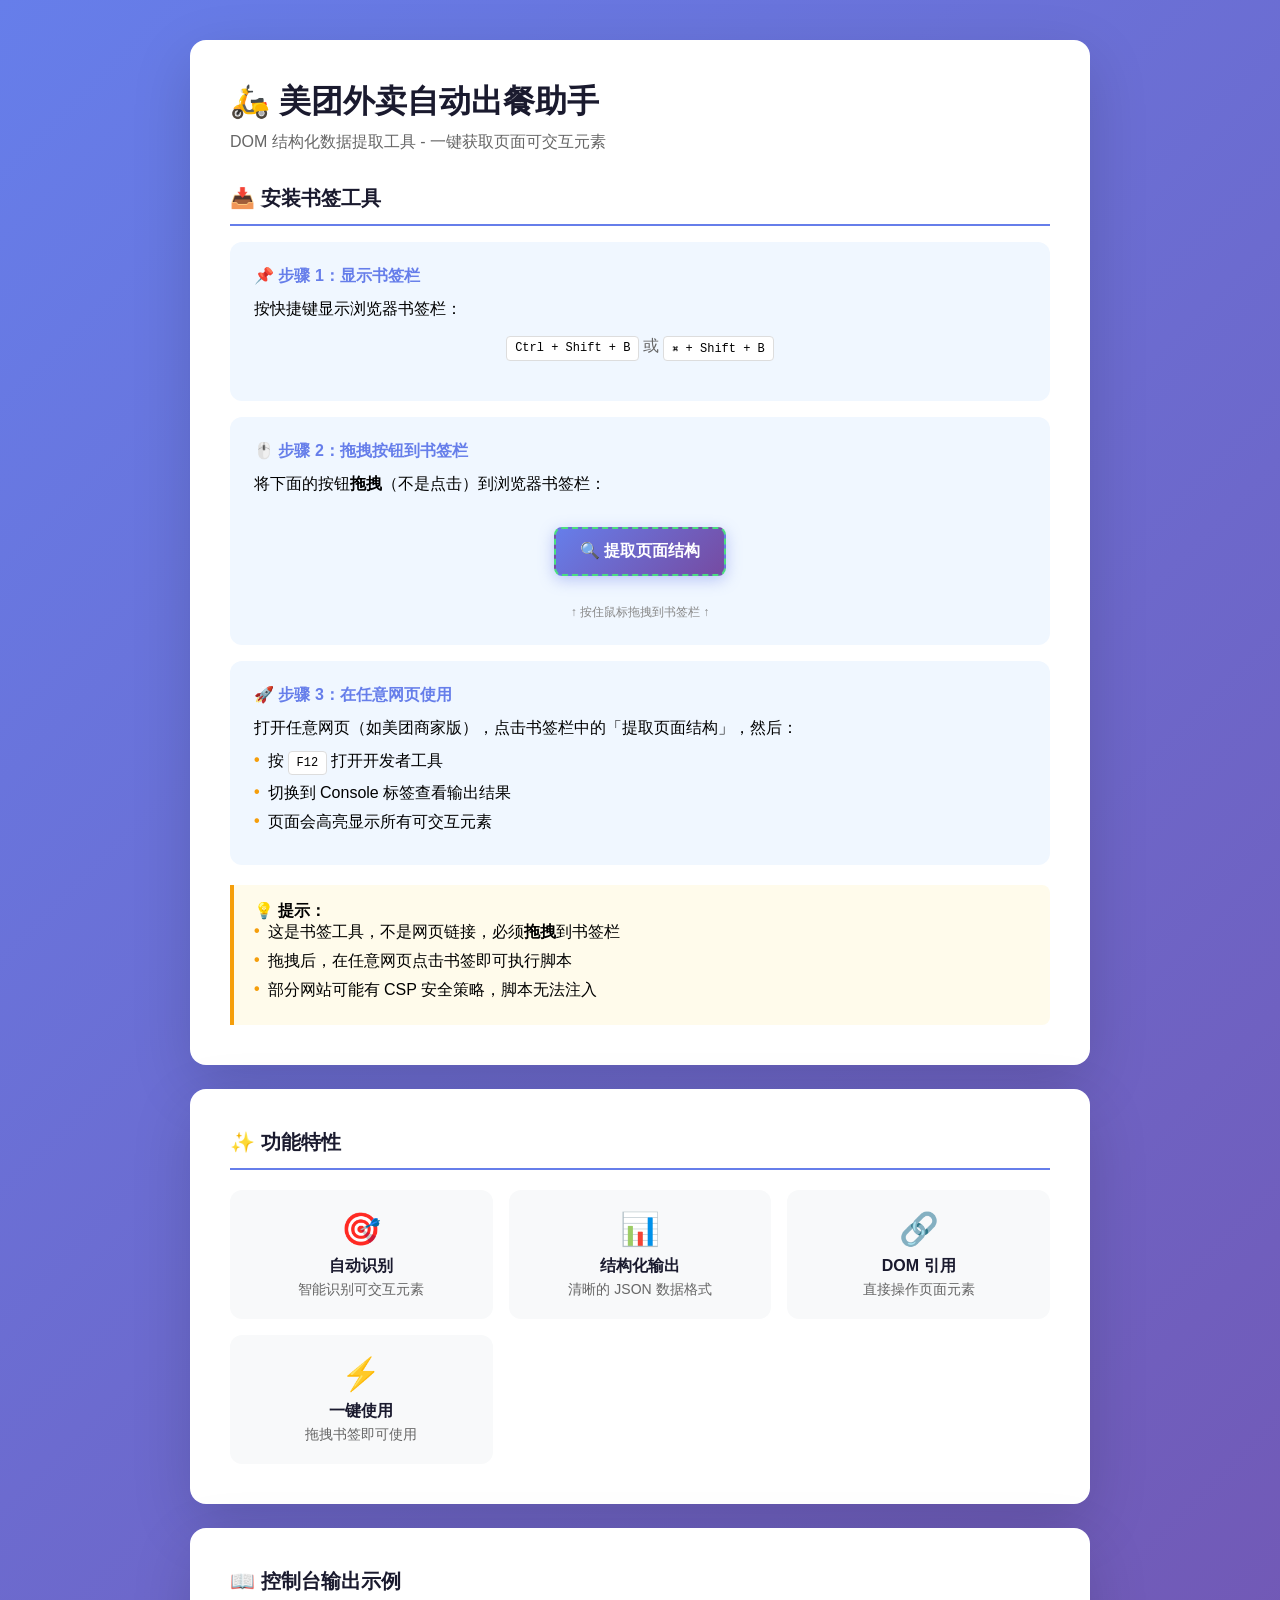
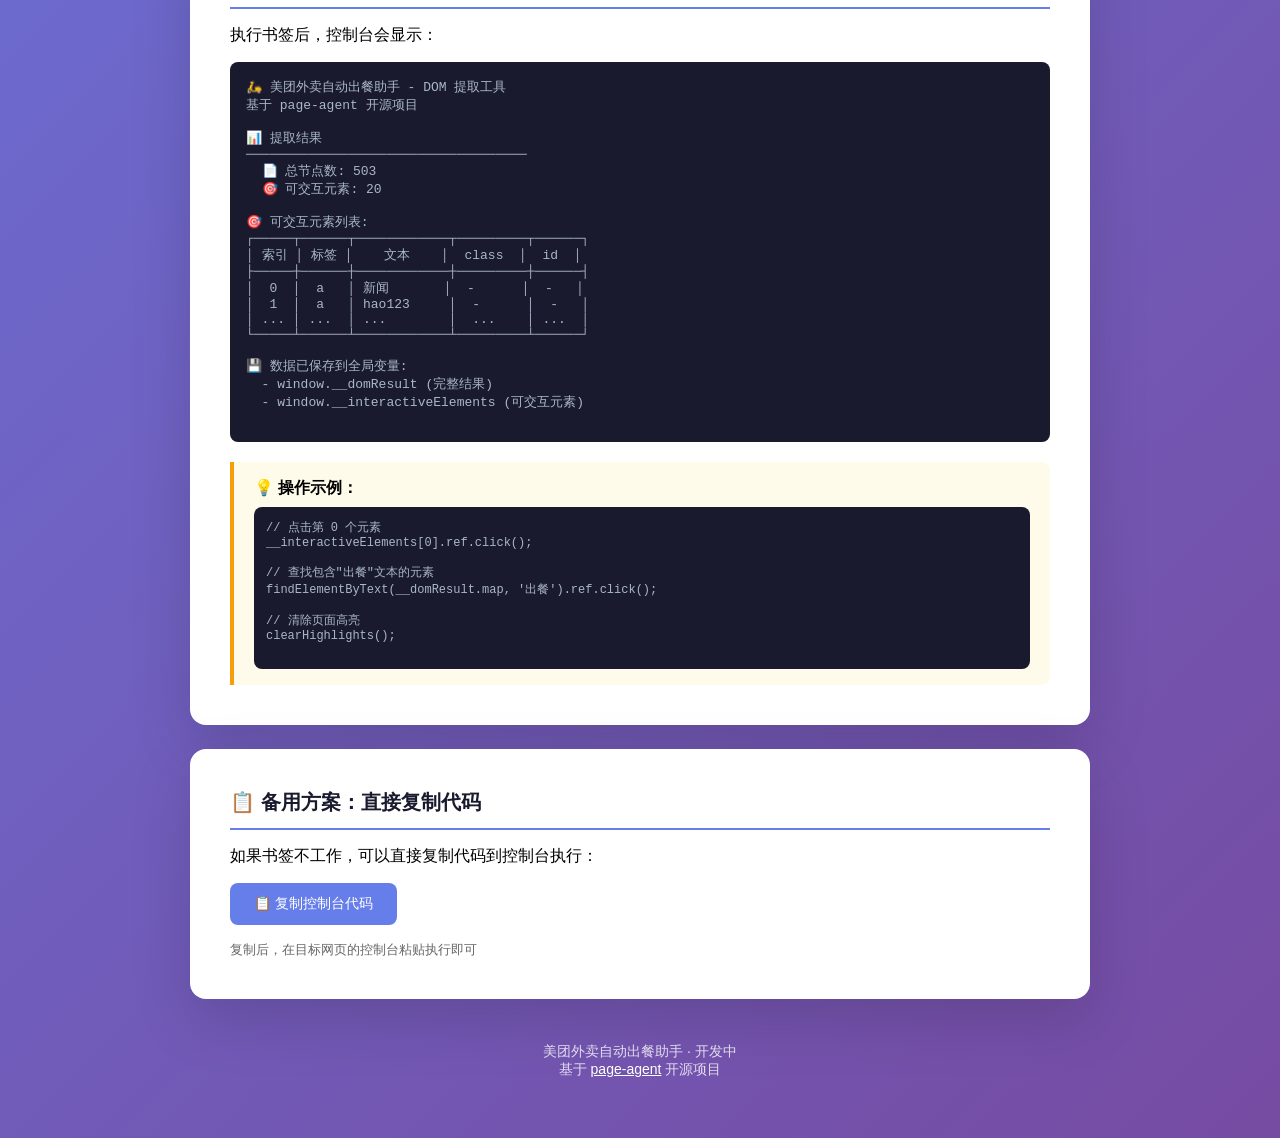
==== docs/index.html @ 9d5aef6b "Initial commit: DOM extractor tool for Meituan auto-order assistant" ====
<!DOCTYPE html>
<html lang="zh-CN">
<head>
    <meta charset="UTF-8">
    <meta name="viewport" content="width=device-width, initial-scale=1.0">
    <title>美团外卖自动出餐助手 - DOM 提取工具</title>
    <style>
        * {
            margin: 0;
            padding: 0;
            box-sizing: border-box;
        }
        body {
            font-family: -apple-system, BlinkMacSystemFont, 'Segoe UI', Roboto, 'Helvetica Neue', Arial, sans-serif;
            background: linear-gradient(135deg, #667eea 0%, #764ba2 100%);
            min-height: 100vh;
            padding: 40px 20px;
        }
        .container {
            max-width: 900px;
            margin: 0 auto;
        }
        .card {
            background: white;
            border-radius: 16px;
            padding: 40px;
            margin-bottom: 24px;
            box-shadow: 0 20px 60px rgba(0,0,0,0.15);
        }
        h1 {
            font-size: 32px;
            color: #1a1a2e;
            margin-bottom: 8px;
        }
        .subtitle {
            color: #666;
            font-size: 16px;
            margin-bottom: 32px;
        }
        h2 {
            font-size: 20px;
            color: #1a1a2e;
            margin-bottom: 16px;
            padding-bottom: 12px;
            border-bottom: 2px solid #667eea;
        }
        .step-box {
            background: #f0f7ff;
            border-radius: 12px;
            padding: 24px;
            margin-bottom: 16px;
        }
        .step-title {
            font-weight: 600;
            color: #667eea;
            margin-bottom: 12px;
        }
        .bookmarklet-btn {
            display: inline-flex;
            align-items: center;
            text-decoration: none;
            background: linear-gradient(135deg, #667eea 0%, #764ba2 100%);
            color: white;
            padding: 12px 24px;
            border-radius: 8px;
            font-size: 16px;
            font-weight: 600;
            cursor: grab;
            transition: transform 0.2s, box-shadow 0.2s;
            box-shadow: 0 4px 15px rgba(102, 126, 234, 0.4);
            border: 2px dashed #4ade80;
        }
        .bookmarklet-btn:hover {
            transform: translateY(-2px);
            box-shadow: 0 8px 25px rgba(102, 126, 234, 0.5);
        }
        .bookmarklet-btn:active {
            cursor: grabbing;
        }
        .kbd {
            display: inline-block;
            padding: 4px 8px;
            background: white;
            border: 1px solid #ddd;
            border-radius: 4px;
            font-family: monospace;
            font-size: 12px;
            margin: 0 4px;
        }
        .tip-box {
            background: #fffbeb;
            border-left: 4px solid #f59e0b;
            padding: 16px 20px;
            border-radius: 0 8px 8px 0;
            margin-top: 20px;
        }
        .features {
            display: grid;
            grid-template-columns: repeat(auto-fit, minmax(200px, 1fr));
            gap: 16px;
            margin-top: 20px;
        }
        .feature {
            background: #f8f9fa;
            padding: 20px;
            border-radius: 12px;
            text-align: center;
        }
        .feature-icon {
            font-size: 32px;
            margin-bottom: 8px;
        }
        .feature-title {
            font-weight: 600;
            color: #1a1a2e;
            margin-bottom: 4px;
        }
        .feature-desc {
            font-size: 14px;
            color: #666;
        }
        .footer {
            text-align: center;
            color: rgba(255,255,255,0.8);
            padding: 20px;
            font-size: 14px;
        }
        .footer a {
            color: white;
        }
        .notice-list {
            list-style: none;
            padding: 0;
        }
        .notice-list li {
            display: flex;
            align-items: flex-start;
            margin-bottom: 8px;
            text-align: left;
        }
        .notice-list li::before {
            content: "•";
            color: #f59e0b;
            font-weight: bold;
            margin-right: 8px;
        }
        .center-box {
            display: flex;
            justify-content: center;
            padding: 16px;
        }
    </style>
</head>
<body>
    <div class="container">
        <div class="card">
            <h1>🛵 美团外卖自动出餐助手</h1>
            <p class="subtitle">DOM 结构化数据提取工具 - 一键获取页面可交互元素</p>

            <h2>📥 安装书签工具</h2>

            <div class="step-box">
                <div class="step-title">📌 步骤 1：显示书签栏</div>
                <p>按快捷键显示浏览器书签栏：</p>
                <div class="center-box">
                    <span class="kbd">Ctrl + Shift + B</span>
                    <span style="color:#666">或</span>
                    <span class="kbd">⌘ + Shift + B</span>
                </div>
            </div>

            <div class="step-box">
                <div class="step-title">🖱️ 步骤 2：拖拽按钮到书签栏</div>
                <p style="margin-bottom:16px;">将下面的按钮<strong>拖拽</strong>（不是点击）到浏览器书签栏：</p>
                <div class="center-box">
                    <!-- 内联书签 - 所有代码都在 javascript: URL 中，无需外部加载 -->
                    <a class="bookmarklet-btn"
                       href="javascript:(function(){var H=true,I='dext-hl';document.getElementById(I)?.remove();var idx=0,M={},ID=0;function is(e){var t=e.tagName.toLowerCase();if(['a','button','input','select','textarea'].includes(t)&&!e.disabled)return 1;var s=getComputedStyle(e);return s.cursor=='pointer'||e.onclick}function vis(e){return e.offsetWidth>0}function hl(e,i){if(!H)return;var c=document.getElementById(I);if(!c){c=document.createElement('div');c.id=I;c.style.cssText='position:fixed;pointer-events:none;top:0;left:0;width:100%;height:100%;z-index:2147483640';document.body.appendChild(c)}var r=e.getClientRects()[0];if(!r)return;var cl=['#F00','#0F0','#00F','#F80','#80F'][i%5];var d=document.createElement('div');d.style.cssText='position:fixed;border:2px solid '+cl+';background:'+cl+'1a;pointer-events:none;top:'+r.top+'px;left:'+r.left+'px;width:'+r.width+'px;height:'+r.height+'px';c.appendChild(d);var lb=document.createElement('div');lb.style.cssText='position:fixed;background:'+cl+';color:white;padding:2px 6px;border-radius:4px;font-size:12px;top:'+r.top+'px;left:'+r.left+'px';lb.textContent=i;c.appendChild(lb)}function b(n,ph){if(!n||n.id==I)return;if(n.nodeType==3){var t=n.textContent.trim();if(t.length<2)return;M[ID++]={type:'T',text:t};return}if(n.nodeType!=1)return;var tg=n.tagName.toLowerCase();if(['svg','script','style','link','meta'].includes(tg))return;var nd={tag:tg,ref:n,children:[]};if(vis(n)){nd.int=is(n);var sh=nd.int&&(!ph||['a','button','input'].includes(tg));if(sh){nd.idx=idx;hl(n,idx);idx++}}for(var c of n.childNodes)b(c,nd.idx!=null);M[ID++]=nd}b(document.body,0);window.getInt=function(){return Object.entries(M).filter(([i,n])=>n.int&&n.idx!=null).map(([i,n])=>({idx:n.idx,tag:n.tag,text:(n.ref?.innerText||'').slice(0,50),ref:n.ref})).sort((a,b)=>a.idx-b.idx)};window.findByText=function(t){for(var[i,n]of Object.entries(M))if(n.ref?.innerText?.includes(t))return n};window.findByIdx=function(i){for(var[id,n]of Object.entries(M))if(n.idx==i)return n};window.clearHl=function(){document.getElementById(I)?.remove()};var int=getInt();console.log('%c🛵 DOM提取完成','color:#667eea;font-size:16px;font-weight:bold');console.log('节点:'+Object.keys(M).length+' 可交互:'+int.length);console.table(int);window._DM=M;window._INT=int;})();"
                       draggable="true"
                       onclick="alert('请拖拽此按钮到书签栏！\n\n不要点击，要拖拽！\n\n操作：鼠标按住按钮 → 拖到书签栏 → 松开');return false;"
                       title="拖拽我到书签栏！">
                        🔍 提取页面结构
                    </a>
                </div>
                <p style="color:#888;font-size:12px;margin-top:12px;text-align:center;">
                    ↑ 按住鼠标拖拽到书签栏 ↑
                </p>
            </div>

            <div class="step-box">
                <div class="step-title">🚀 步骤 3：在任意网页使用</div>
                <p>打开任意网页（如美团商家版），点击书签栏中的「提取页面结构」，然后：</p>
                <ul class="notice-list" style="margin-top:12px;">
                    <li>按 <span class="kbd">F12</span> 打开开发者工具</li>
                    <li>切换到 Console 标签查看输出结果</li>
                    <li>页面会高亮显示所有可交互元素</li>
                </ul>
            </div>

            <div class="tip-box">
                <strong>💡 提示：</strong>
                <ul class="notice-list">
                    <li>这是书签工具，不是网页链接，必须<strong>拖拽</strong>到书签栏</li>
                    <li>拖拽后，在任意网页点击书签即可执行脚本</li>
                    <li>部分网站可能有 CSP 安全策略，脚本无法注入</li>
                </ul>
            </div>
        </div>

        <div class="card">
            <h2>✨ 功能特性</h2>
            <div class="features">
                <div class="feature">
                    <div class="feature-icon">🎯</div>
                    <div class="feature-title">自动识别</div>
                    <div class="feature-desc">智能识别可交互元素</div>
                </div>
                <div class="feature">
                    <div class="feature-icon">📊</div>
                    <div class="feature-title">结构化输出</div>
                    <div class="feature-desc">清晰的 JSON 数据格式</div>
                </div>
                <div class="feature">
                    <div class="feature-icon">🔗</div>
                    <div class="feature-title">DOM 引用</div>
                    <div class="feature-desc">直接操作页面元素</div>
                </div>
                <div class="feature">
                    <div class="feature-icon">⚡</div>
                    <div class="feature-title">一键使用</div>
                    <div class="feature-desc">拖拽书签即可使用</div>
                </div>
            </div>
        </div>

        <div class="card">
            <h2>📖 控制台输出示例</h2>
            <p>执行书签后，控制台会显示：</p>
            <pre style="background:#1a1a2e;color:#a9b7c6;padding:16px;border-radius:8px;font-size:13px;overflow-x:auto;margin-top:16px;">
🛵 美团外卖自动出餐助手 - DOM 提取工具
基于 page-agent 开源项目

📊 提取结果
────────────────────────────────────
  📄 总节点数: 503
  🎯 可交互元素: 20

🎯 可交互元素列表:
┌─────┬──────┬────────────┬─────────┬──────┐
│ 索引 │ 标签 │    文本    │  class  │  id  │
├─────┼──────┼────────────┼─────────┼──────┤
│  0  │  a   │ 新闻       │  -      │  -   │
│  1  │  a   │ hao123     │  -      │  -   │
│ ... │ ...  │ ...        │  ...    │ ...  │
└─────┴──────┴────────────┴─────────┴──────┘

💾 数据已保存到全局变量:
  - window.__domResult (完整结果)
  - window.__interactiveElements (可交互元素)
            </pre>

            <div class="tip-box" style="margin-top:20px;">
                <strong>💡 操作示例：</strong>
                <pre style="background:#1a1a2e;color:#a9b7c6;padding:12px;border-radius:8px;font-size:12px;margin-top:8px;">
// 点击第 0 个元素
__interactiveElements[0].ref.click();

// 查找包含"出餐"文本的元素
findElementByText(__domResult.map, '出餐').ref.click();

// 清除页面高亮
clearHighlights();
                </pre>
            </div>
        </div>

        <div class="card">
            <h2>📋 备用方案：直接复制代码</h2>
            <p>如果书签不工作，可以直接复制代码到控制台执行：</p>
            <div style="margin-top:16px;">
                <button onclick="copyConsoleCode()" style="background:#667eea;color:white;border:none;padding:12px 24px;border-radius:8px;cursor:pointer;font-size:14px;">
                    📋 复制控制台代码
                </button>
            </div>
            <p style="margin-top:16px;color:#666;font-size:13px;">
                复制后，在目标网页的控制台粘贴执行即可
            </p>
        </div>
    </div>

    <div class="footer">
        <p>美团外卖自动出餐助手 · 开发中</p>
        <p>基于 <a href="https://github.com/alibaba/page-agent" target="_blank">page-agent</a> 开源项目</p>
    </div>

    <script>
        // 复制控制台代码
        function copyConsoleCode() {
            const code = `// 美团外卖自动出餐助手 - DOM 提取工具
(function(){
    let highlightIndex = 0;
    const DOM_HASH_MAP = {};
    const ID = { current: 0 };

    window.domExtractor = function() {
        highlightIndex = 0;
        ID.current = 0;

        function buildTree(node) {
            if (!node || node.nodeType !== Node.ELEMENT_NODE && node.nodeType !== Node.TEXT_NODE) return null;
            if (node.nodeType === Node.TEXT_NODE) {
                const text = node.textContent?.trim();
                if (!text) return null;
                const id = String(ID.current++);
                DOM_HASH_MAP[id] = { type: 'TEXT_NODE', text };
                return id;
            }

            const tagName = node.tagName.toLowerCase();
            const denyList = ['svg', 'script', 'style', 'link', 'meta'];
            if (denyList.includes(tagName)) return null;

            const style = getComputedStyle(node);
            const isVisible = node.offsetWidth > 0 && node.offsetHeight > 0;

            const interactive = ['a', 'button', 'input', 'select', 'textarea'].includes(tagName) ||
                                style.cursor === 'pointer' ||
                                node.hasAttribute('onclick');

            const nodeData = { tagName, attributes: {}, children: [], ref: node };

            if (interactive && isVisible && !node.disabled) {
                nodeData.isInteractive = true;
                nodeData.highlightIndex = highlightIndex++;
            }

            for (const child of node.childNodes) {
                const cid = buildTree(child);
                if (cid) nodeData.children.push(cid);
            }

            const id = String(ID.current++);
            DOM_HASH_MAP[id] = nodeData;
            return id;
        }

        buildTree(document.body);
        return { map: DOM_HASH_MAP };
    };

    window.getInteractiveElements = function(map) {
        return Object.entries(map)
            .filter(([id, n]) => n.isInteractive)
            .map(([id, n]) => ({
                index: n.highlightIndex,
                tagName: n.tagName,
                text: (n.ref?.innerText?.trim() || '').slice(0, 50),
                ref: n.ref
            }))
            .sort((a, b) => a.index - b.index);
    };

    const result = domExtractor();
    const interactive = getInteractiveElements(result.map);

    console.log('📊 总节点:', Object.keys(result.map).length, '可交互:', interactive.length);
    console.table(interactive);

    window.__domResult = result;
    window.__interactiveElements = interactive;
})();
`;
            navigator.clipboard.writeText(code).then(() => {
                alert('✅ 代码已复制！\n\n请在目标网页的控制台粘贴执行。\n\n步骤：\n1. 打开目标网页\n2. F12 打开控制台\n3. 输入 allow pasting\n4. 粘贴代码执行');
            });
        }
    </script>
</body>
</html>
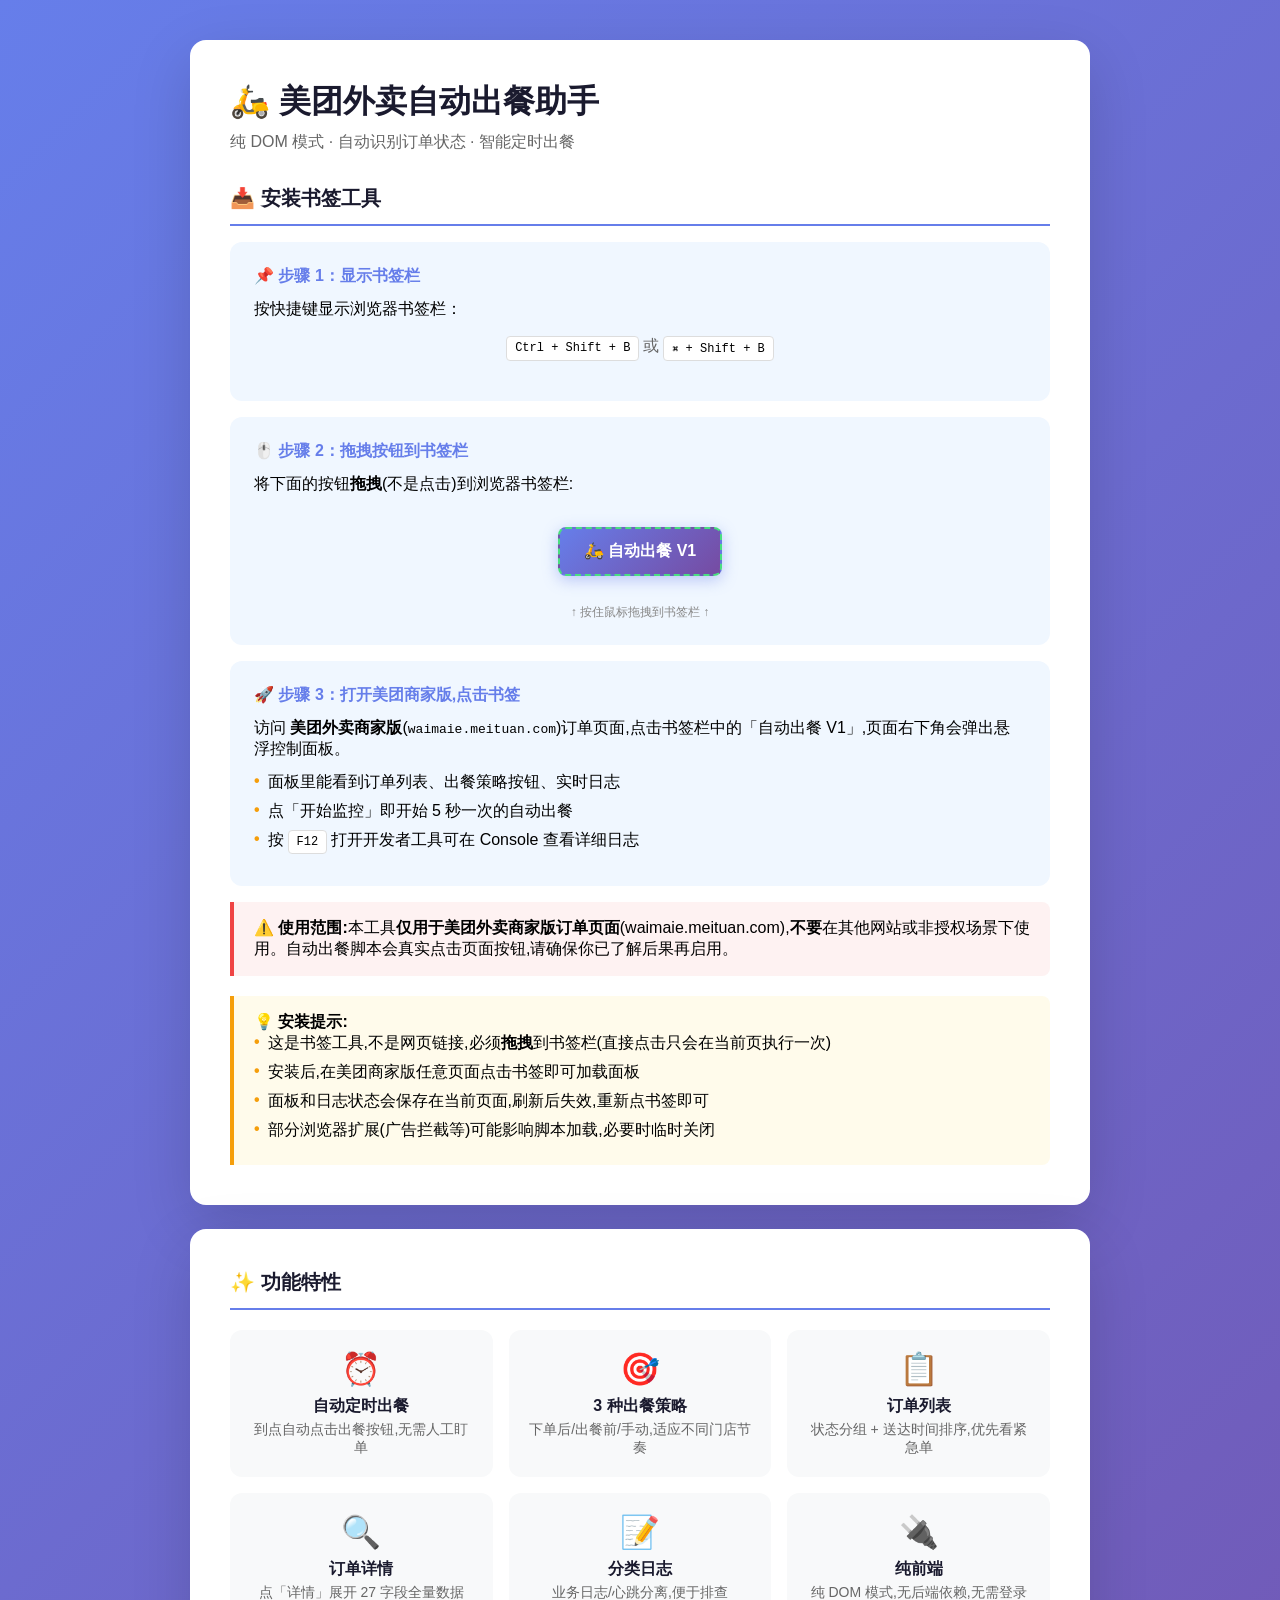
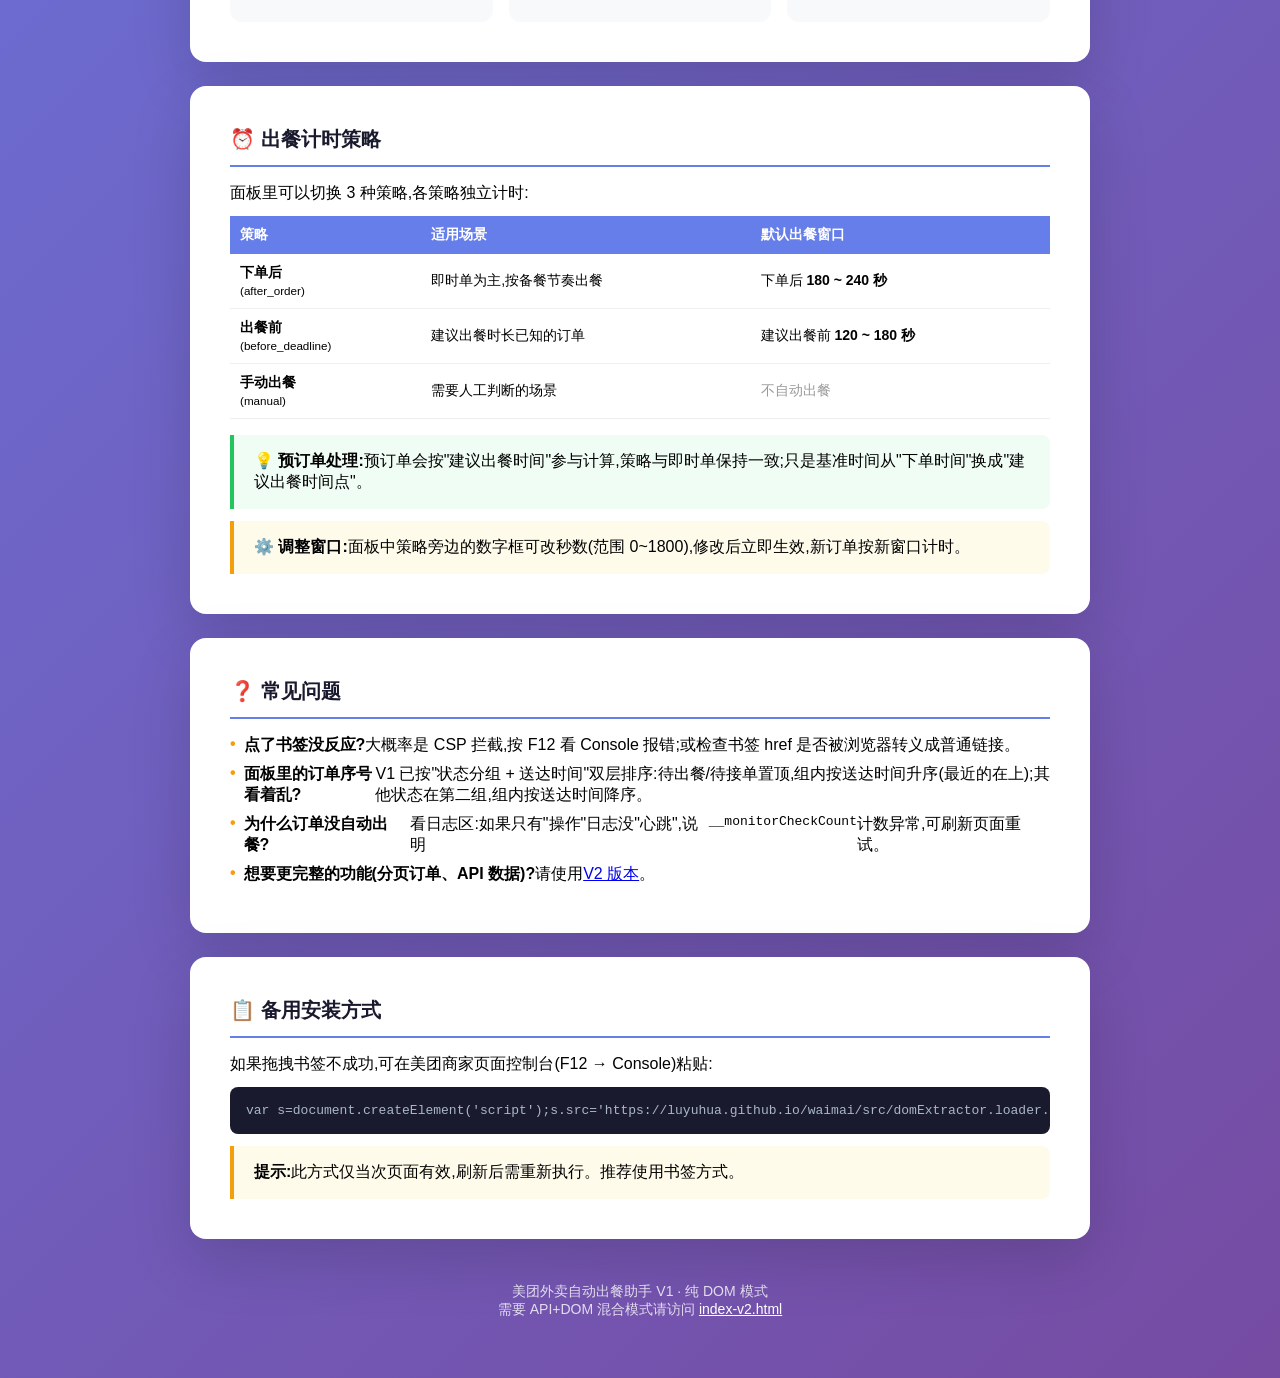
==== commit d217bce7: "docs: 重写 V1 index.html,从'DOM 提取工具'改回'外卖助手'定位 V1 实际能力已演化为完整外卖助手(自动出餐/3 策略/详情/分类日志/智能排序), 原文档与代码严重脱节。本" ====
--- a/docs/index.html
+++ b/docs/index.html
@@ -3,7 +3,7 @@
 <head>
     <meta charset="UTF-8">
     <meta name="viewport" content="width=device-width, initial-scale=1.0">
-    <title>美团外卖自动出餐助手 - DOM 提取工具</title>
+    <title>美团外卖自动出餐助手 V1 - 纯 DOM 模式</title>
     <style>
         * {
             margin: 0;
@@ -94,6 +94,20 @@
             border-radius: 0 8px 8px 0;
             margin-top: 20px;
         }
+        .warn-box {
+            background: #fef2f2;
+            border-left: 4px solid #ef4444;
+            padding: 16px 20px;
+            border-radius: 0 8px 8px 0;
+            margin-top: 16px;
+        }
+        .info-box {
+            background: #f0fdf4;
+            border-left: 4px solid #22c55e;
+            padding: 16px 20px;
+            border-radius: 0 8px 8px 0;
+            margin-top: 16px;
+        }
         .features {
             display: grid;
             grid-template-columns: repeat(auto-fit, minmax(200px, 1fr));
@@ -119,6 +133,25 @@
             font-size: 14px;
             color: #666;
         }
+        .strategy-table {
+            width: 100%;
+            border-collapse: collapse;
+            margin-top: 12px;
+            font-size: 14px;
+        }
+        .strategy-table th {
+            background: #667eea;
+            color: white;
+            padding: 10px;
+            text-align: left;
+        }
+        .strategy-table td {
+            padding: 10px;
+            border-bottom: 1px solid #eee;
+        }
+        .strategy-table tr:hover td {
+            background: #f8f9fa;
+        }
         .footer {
             text-align: center;
             color: rgba(255,255,255,0.8);
@@ -155,7 +188,7 @@
     <div class="container">
         <div class="card">
             <h1>🛵 美团外卖自动出餐助手</h1>
-            <p class="subtitle">DOM 结构化数据提取工具 - 一键获取页面可交互元素</p>
+            <p class="subtitle">纯 DOM 模式 · 自动识别订单状态 · 智能定时出餐</p>
 
             <h2>📥 安装书签工具</h2>
 
@@ -171,15 +204,14 @@
 
             <div class="step-box">
                 <div class="step-title">🖱️ 步骤 2：拖拽按钮到书签栏</div>
-                <p style="margin-bottom:16px;">将下面的按钮<strong>拖拽</strong>（不是点击）到浏览器书签栏：</p>
+                <p style="margin-bottom:16px;">将下面的按钮<strong>拖拽</strong>(不是点击)到浏览器书签栏:</p>
                 <div class="center-box">
-                    <!-- 内联书签 - 所有代码都在 javascript: URL 中，无需外部加载 -->
                     <a class="bookmarklet-btn"
-                       href="javascript:(function(){var H=true,I='dext-hl';document.getElementById(I)?.remove();var idx=0,M={},ID=0;function is(e){var t=e.tagName.toLowerCase();if(['a','button','input','select','textarea'].includes(t)&&!e.disabled)return 1;var s=getComputedStyle(e);return s.cursor=='pointer'||e.onclick}function vis(e){return e.offsetWidth>0}function hl(e,i){if(!H)return;var c=document.getElementById(I);if(!c){c=document.createElement('div');c.id=I;c.style.cssText='position:fixed;pointer-events:none;top:0;left:0;width:100%;height:100%;z-index:2147483640';document.body.appendChild(c)}var r=e.getClientRects()[0];if(!r)return;var cl=['#F00','#0F0','#00F','#F80','#80F'][i%5];var d=document.createElement('div');d.style.cssText='position:fixed;border:2px solid '+cl+';background:'+cl+'1a;pointer-events:none;top:'+r.top+'px;left:'+r.left+'px;width:'+r.width+'px;height:'+r.height+'px';c.appendChild(d);var lb=document.createElement('div');lb.style.cssText='position:fixed;background:'+cl+';color:white;padding:2px 6px;border-radius:4px;font-size:12px;top:'+r.top+'px;left:'+r.left+'px';lb.textContent=i;c.appendChild(lb)}function b(n,ph){if(!n||n.id==I)return;if(n.nodeType==3){var t=n.textContent.trim();if(t.length<2)return;M[ID++]={type:'T',text:t};return}if(n.nodeType!=1)return;var tg=n.tagName.toLowerCase();if(['svg','script','style','link','meta'].includes(tg))return;var nd={tag:tg,ref:n,children:[]};if(vis(n)){nd.int=is(n);var sh=nd.int&&(!ph||['a','button','input'].includes(tg));if(sh){nd.idx=idx;hl(n,idx);idx++}}for(var c of n.childNodes)b(c,nd.idx!=null);M[ID++]=nd}b(document.body,0);window.getInt=function(){return Object.entries(M).filter(([i,n])=>n.int&&n.idx!=null).map(([i,n])=>({idx:n.idx,tag:n.tag,text:(n.ref?.innerText||'').slice(0,50),ref:n.ref})).sort((a,b)=>a.idx-b.idx)};window.findByText=function(t){for(var[i,n]of Object.entries(M))if(n.ref?.innerText?.includes(t))return n};window.findByIdx=function(i){for(var[id,n]of Object.entries(M))if(n.idx==i)return n};window.clearHl=function(){document.getElementById(I)?.remove()};var int=getInt();console.log('%c🛵 DOM提取完成','color:#667eea;font-size:16px;font-weight:bold');console.log('节点:'+Object.keys(M).length+' 可交互:'+int.length);console.table(int);window._DM=M;window._INT=int;})();"
+                       href="javascript:(function(){var s=document.createElement('script');s.src='https://luyuhua.github.io/waimai/src/domExtractor.loader.js?t='+Date.now();s.type='text/javascript';s.setAttribute('crossorigin','anonymous');s.onload=function(){console.log('Loading V1 bookmarklet...')};s.onerror=function(){console.error('Failed to load V1 script')};document.body.appendChild(s);})()"
                        draggable="true"
-                       onclick="alert('请拖拽此按钮到书签栏！\n\n不要点击，要拖拽！\n\n操作：鼠标按住按钮 → 拖到书签栏 → 松开');return false;"
-                       title="拖拽我到书签栏！">
-                        🔍 提取页面结构
+                       onclick="return false;"
+                       title="拖拽我到书签栏!">
+                        🛵 自动出餐 V1
                     </a>
                 </div>
                 <p style="color:#888;font-size:12px;margin-top:12px;text-align:center;">
@@ -188,21 +220,26 @@
             </div>
 
             <div class="step-box">
-                <div class="step-title">🚀 步骤 3：在任意网页使用</div>
-                <p>打开任意网页（如美团商家版），点击书签栏中的「提取页面结构」，然后：</p>
+                <div class="step-title">🚀 步骤 3：打开美团商家版,点击书签</div>
+                <p>访问 <strong>美团外卖商家版</strong>(<code>waimaie.meituan.com</code>)订单页面,点击书签栏中的「自动出餐 V1」,页面右下角会弹出悬浮控制面板。</p>
                 <ul class="notice-list" style="margin-top:12px;">
-                    <li>按 <span class="kbd">F12</span> 打开开发者工具</li>
-                    <li>切换到 Console 标签查看输出结果</li>
-                    <li>页面会高亮显示所有可交互元素</li>
+                    <li>面板里能看到订单列表、出餐策略按钮、实时日志</li>
+                    <li>点「开始监控」即开始 5 秒一次的自动出餐</li>
+                    <li>按 <span class="kbd">F12</span> 打开开发者工具可在 Console 查看详细日志</li>
                 </ul>
             </div>
 
+            <div class="warn-box">
+                <strong>⚠️ 使用范围:</strong>本工具<strong>仅用于美团外卖商家版订单页面</strong>(waimaie.meituan.com),<strong>不要</strong>在其他网站或非授权场景下使用。自动出餐脚本会真实点击页面按钮,请确保你已了解后果再启用。
+            </div>
+
             <div class="tip-box">
-                <strong>💡 提示：</strong>
+                <strong>💡 安装提示:</strong>
                 <ul class="notice-list">
-                    <li>这是书签工具，不是网页链接，必须<strong>拖拽</strong>到书签栏</li>
-                    <li>拖拽后，在任意网页点击书签即可执行脚本</li>
-                    <li>部分网站可能有 CSP 安全策略，脚本无法注入</li>
+                    <li>这是书签工具,不是网页链接,必须<strong>拖拽</strong>到书签栏(直接点击只会在当前页执行一次)</li>
+                    <li>安装后,在美团商家版任意页面点击书签即可加载面板</li>
+                    <li>面板和日志状态会保存在当前页面,刷新后失效,重新点书签即可</li>
+                    <li>部分浏览器扩展(广告拦截等)可能影响脚本加载,必要时临时关闭</li>
                 </ul>
             </div>
         </div>
@@ -211,169 +248,100 @@
             <h2>✨ 功能特性</h2>
             <div class="features">
                 <div class="feature">
+                    <div class="feature-icon">⏰</div>
+                    <div class="feature-title">自动定时出餐</div>
+                    <div class="feature-desc">到点自动点击出餐按钮,无需人工盯单</div>
+                </div>
+                <div class="feature">
                     <div class="feature-icon">🎯</div>
-                    <div class="feature-title">自动识别</div>
-                    <div class="feature-desc">智能识别可交互元素</div>
-                </div>
-                <div class="feature">
-                    <div class="feature-icon">📊</div>
-                    <div class="feature-title">结构化输出</div>
-                    <div class="feature-desc">清晰的 JSON 数据格式</div>
-                </div>
-                <div class="feature">
-                    <div class="feature-icon">🔗</div>
-                    <div class="feature-title">DOM 引用</div>
-                    <div class="feature-desc">直接操作页面元素</div>
-                </div>
-                <div class="feature">
-                    <div class="feature-icon">⚡</div>
-                    <div class="feature-title">一键使用</div>
-                    <div class="feature-desc">拖拽书签即可使用</div>
-                </div>
-            </div>
-        </div>
-
-        <div class="card">
-            <h2>📖 控制台输出示例</h2>
-            <p>执行书签后，控制台会显示：</p>
-            <pre style="background:#1a1a2e;color:#a9b7c6;padding:16px;border-radius:8px;font-size:13px;overflow-x:auto;margin-top:16px;">
-🛵 美团外卖自动出餐助手 - DOM 提取工具
-基于 page-agent 开源项目
-
-📊 提取结果
-────────────────────────────────────
-  📄 总节点数: 503
-  🎯 可交互元素: 20
-
-🎯 可交互元素列表:
-┌─────┬──────┬────────────┬─────────┬──────┐
-│ 索引 │ 标签 │    文本    │  class  │  id  │
-├─────┼──────┼────────────┼─────────┼──────┤
-│  0  │  a   │ 新闻       │  -      │  -   │
-│  1  │  a   │ hao123     │  -      │  -   │
-│ ... │ ...  │ ...        │  ...    │ ...  │
-└─────┴──────┴────────────┴─────────┴──────┘
-
-💾 数据已保存到全局变量:
-  - window.__domResult (完整结果)
-  - window.__interactiveElements (可交互元素)
-            </pre>
-
-            <div class="tip-box" style="margin-top:20px;">
-                <strong>💡 操作示例：</strong>
-                <pre style="background:#1a1a2e;color:#a9b7c6;padding:12px;border-radius:8px;font-size:12px;margin-top:8px;">
-// 点击第 0 个元素
-__interactiveElements[0].ref.click();
-
-// 查找包含"出餐"文本的元素
-findElementByText(__domResult.map, '出餐').ref.click();
-
-// 清除页面高亮
-clearHighlights();
-                </pre>
-            </div>
-        </div>
-
-        <div class="card">
-            <h2>📋 备用方案：直接复制代码</h2>
-            <p>如果书签不工作，可以直接复制代码到控制台执行：</p>
-            <div style="margin-top:16px;">
-                <button onclick="copyConsoleCode()" style="background:#667eea;color:white;border:none;padding:12px 24px;border-radius:8px;cursor:pointer;font-size:14px;">
-                    📋 复制控制台代码
-                </button>
-            </div>
-            <p style="margin-top:16px;color:#666;font-size:13px;">
-                复制后，在目标网页的控制台粘贴执行即可
-            </p>
+                    <div class="feature-title">3 种出餐策略</div>
+                    <div class="feature-desc">下单后/出餐前/手动,适应不同门店节奏</div>
+                </div>
+                <div class="feature">
+                    <div class="feature-icon">📋</div>
+                    <div class="feature-title">订单列表</div>
+                    <div class="feature-desc">状态分组 + 送达时间排序,优先看紧急单</div>
+                </div>
+                <div class="feature">
+                    <div class="feature-icon">🔍</div>
+                    <div class="feature-title">订单详情</div>
+                    <div class="feature-desc">点「详情」展开 27 字段全量数据</div>
+                </div>
+                <div class="feature">
+                    <div class="feature-icon">📝</div>
+                    <div class="feature-title">分类日志</div>
+                    <div class="feature-desc">业务日志/心跳分离,便于排查</div>
+                </div>
+                <div class="feature">
+                    <div class="feature-icon">🔌</div>
+                    <div class="feature-title">纯前端</div>
+                    <div class="feature-desc">纯 DOM 模式,无后端依赖,无需登录</div>
+                </div>
+            </div>
+        </div>
+
+        <div class="card">
+            <h2>⏰ 出餐计时策略</h2>
+            <p>面板里可以切换 3 种策略,各策略独立计时:</p>
+            <table class="strategy-table">
+                <thead>
+                    <tr>
+                        <th>策略</th>
+                        <th>适用场景</th>
+                        <th>默认出餐窗口</th>
+                    </tr>
+                </thead>
+                <tbody>
+                    <tr>
+                        <td><strong>下单后</strong><br><small>(after_order)</small></td>
+                        <td>即时单为主,按备餐节奏出餐</td>
+                        <td>下单后 <strong>180 ~ 240 秒</strong></td>
+                    </tr>
+                    <tr>
+                        <td><strong>出餐前</strong><br><small>(before_deadline)</small></td>
+                        <td>建议出餐时长已知的订单</td>
+                        <td>建议出餐前 <strong>120 ~ 180 秒</strong></td>
+                    </tr>
+                    <tr>
+                        <td><strong>手动出餐</strong><br><small>(manual)</small></td>
+                        <td>需要人工判断的场景</td>
+                        <td><span style="color:#999;">不自动出餐</span></td>
+                    </tr>
+                </tbody>
+            </table>
+
+            <div class="info-box" style="margin-top:16px;">
+                <strong>💡 预订单处理:</strong>预订单会按"建议出餐时间"参与计算,策略与即时单保持一致;只是基准时间从"下单时间"换成"建议出餐时间点"。
+            </div>
+
+            <div class="tip-box" style="margin-top:12px;">
+                <strong>⚙️ 调整窗口:</strong>面板中策略旁边的数字框可改秒数(范围 0~1800),修改后立即生效,新订单按新窗口计时。
+            </div>
+        </div>
+
+        <div class="card">
+            <h2>❓ 常见问题</h2>
+            <ul class="notice-list" style="margin-top:8px;">
+                <li><strong>点了书签没反应?</strong>大概率是 CSP 拦截,按 F12 看 Console 报错;或检查书签 href 是否被浏览器转义成普通链接。</li>
+                <li><strong>面板里的订单序号看着乱?</strong>V1 已按"状态分组 + 送达时间"双层排序:待出餐/待接单置顶,组内按送达时间升序(最近的在上);其他状态在第二组,组内按送达时间降序。</li>
+                <li><strong>为什么订单没自动出餐?</strong>看日志区:如果只有"操作"日志没"心跳",说明 <code>__monitorCheckCount</code> 计数异常,可刷新页面重试。</li>
+                <li><strong>想要更完整的功能(分页订单、API 数据)?</strong>请使用 <a href="index-v2.html">V2 版本</a>。</li>
+            </ul>
+        </div>
+
+        <div class="card">
+            <h2>📋 备用安装方式</h2>
+            <p>如果拖拽书签不成功,可在美团商家页面控制台(F12 → Console)粘贴:</p>
+            <pre style="background:#1a1a2e;color:#a9b7c6;padding:16px;border-radius:8px;font-size:13px;overflow-x:auto;margin-top:12px;">var s=document.createElement('script');s.src='https://luyuhua.github.io/waimai/src/domExtractor.loader.js?t='+Date.now();document.body.appendChild(s);</pre>
+            <div class="tip-box" style="margin-top:12px;">
+                <strong>提示:</strong>此方式仅当次页面有效,刷新后需重新执行。推荐使用书签方式。
+            </div>
         </div>
     </div>
 
     <div class="footer">
-        <p>美团外卖自动出餐助手 · 开发中</p>
-        <p>基于 <a href="https://github.com/alibaba/page-agent" target="_blank">page-agent</a> 开源项目</p>
+        <p>美团外卖自动出餐助手 V1 · 纯 DOM 模式</p>
+        <p>需要 API+DOM 混合模式请访问 <a href="index-v2.html">index-v2.html</a></p>
     </div>
-
-    <script>
-        // 复制控制台代码
-        function copyConsoleCode() {
-            const code = `// 美团外卖自动出餐助手 - DOM 提取工具
-(function(){
-    let highlightIndex = 0;
-    const DOM_HASH_MAP = {};
-    const ID = { current: 0 };
-
-    window.domExtractor = function() {
-        highlightIndex = 0;
-        ID.current = 0;
-
-        function buildTree(node) {
-            if (!node || node.nodeType !== Node.ELEMENT_NODE && node.nodeType !== Node.TEXT_NODE) return null;
-            if (node.nodeType === Node.TEXT_NODE) {
-                const text = node.textContent?.trim();
-                if (!text) return null;
-                const id = String(ID.current++);
-                DOM_HASH_MAP[id] = { type: 'TEXT_NODE', text };
-                return id;
-            }
-
-            const tagName = node.tagName.toLowerCase();
-            const denyList = ['svg', 'script', 'style', 'link', 'meta'];
-            if (denyList.includes(tagName)) return null;
-
-            const style = getComputedStyle(node);
-            const isVisible = node.offsetWidth > 0 && node.offsetHeight > 0;
-
-            const interactive = ['a', 'button', 'input', 'select', 'textarea'].includes(tagName) ||
-                                style.cursor === 'pointer' ||
-                                node.hasAttribute('onclick');
-
-            const nodeData = { tagName, attributes: {}, children: [], ref: node };
-
-            if (interactive && isVisible && !node.disabled) {
-                nodeData.isInteractive = true;
-                nodeData.highlightIndex = highlightIndex++;
-            }
-
-            for (const child of node.childNodes) {
-                const cid = buildTree(child);
-                if (cid) nodeData.children.push(cid);
-            }
-
-            const id = String(ID.current++);
-            DOM_HASH_MAP[id] = nodeData;
-            return id;
-        }
-
-        buildTree(document.body);
-        return { map: DOM_HASH_MAP };
-    };
-
-    window.getInteractiveElements = function(map) {
-        return Object.entries(map)
-            .filter(([id, n]) => n.isInteractive)
-            .map(([id, n]) => ({
-                index: n.highlightIndex,
-                tagName: n.tagName,
-                text: (n.ref?.innerText?.trim() || '').slice(0, 50),
-                ref: n.ref
-            }))
-            .sort((a, b) => a.index - b.index);
-    };
-
-    const result = domExtractor();
-    const interactive = getInteractiveElements(result.map);
-
-    console.log('📊 总节点:', Object.keys(result.map).length, '可交互:', interactive.length);
-    console.table(interactive);
-
-    window.__domResult = result;
-    window.__interactiveElements = interactive;
-})();
-`;
-            navigator.clipboard.writeText(code).then(() => {
-                alert('✅ 代码已复制！\n\n请在目标网页的控制台粘贴执行。\n\n步骤：\n1. 打开目标网页\n2. F12 打开控制台\n3. 输入 allow pasting\n4. 粘贴代码执行');
-            });
-        }
-    </script>
 </body>
-</html>+</html>
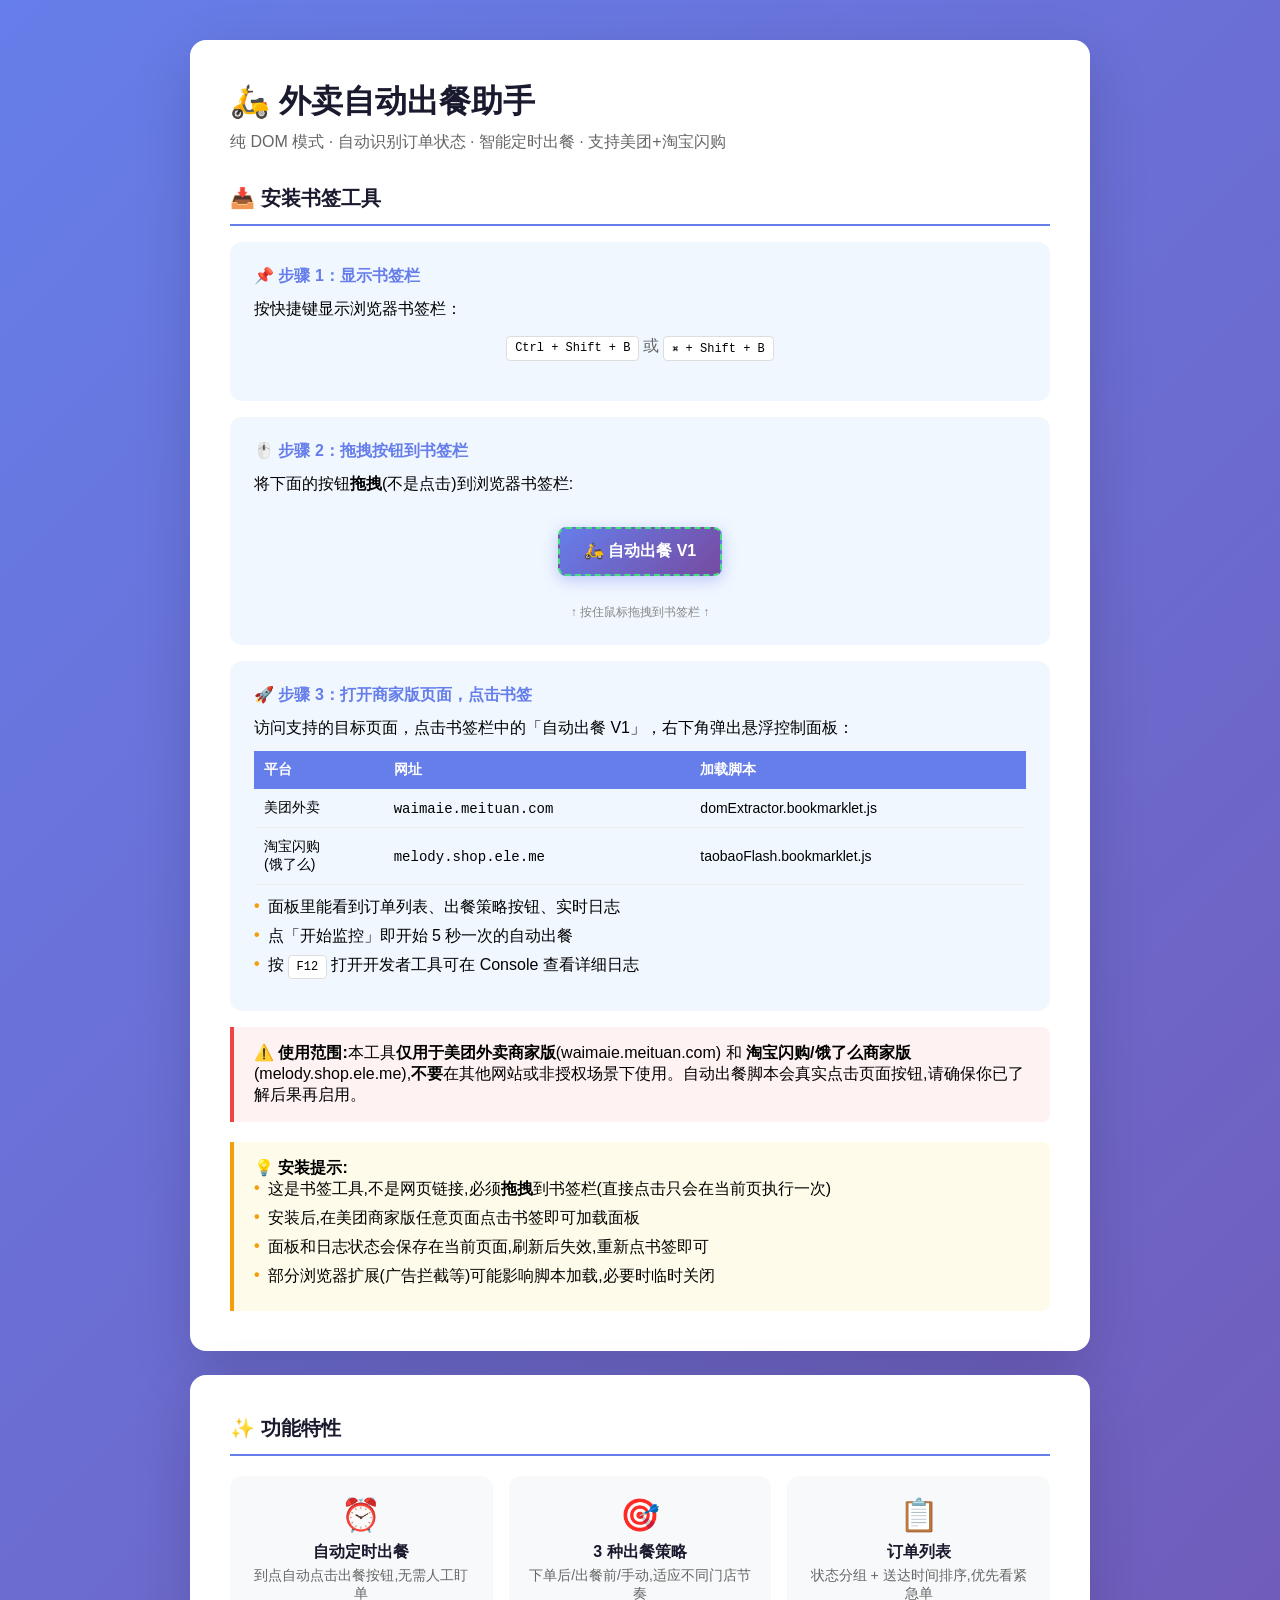
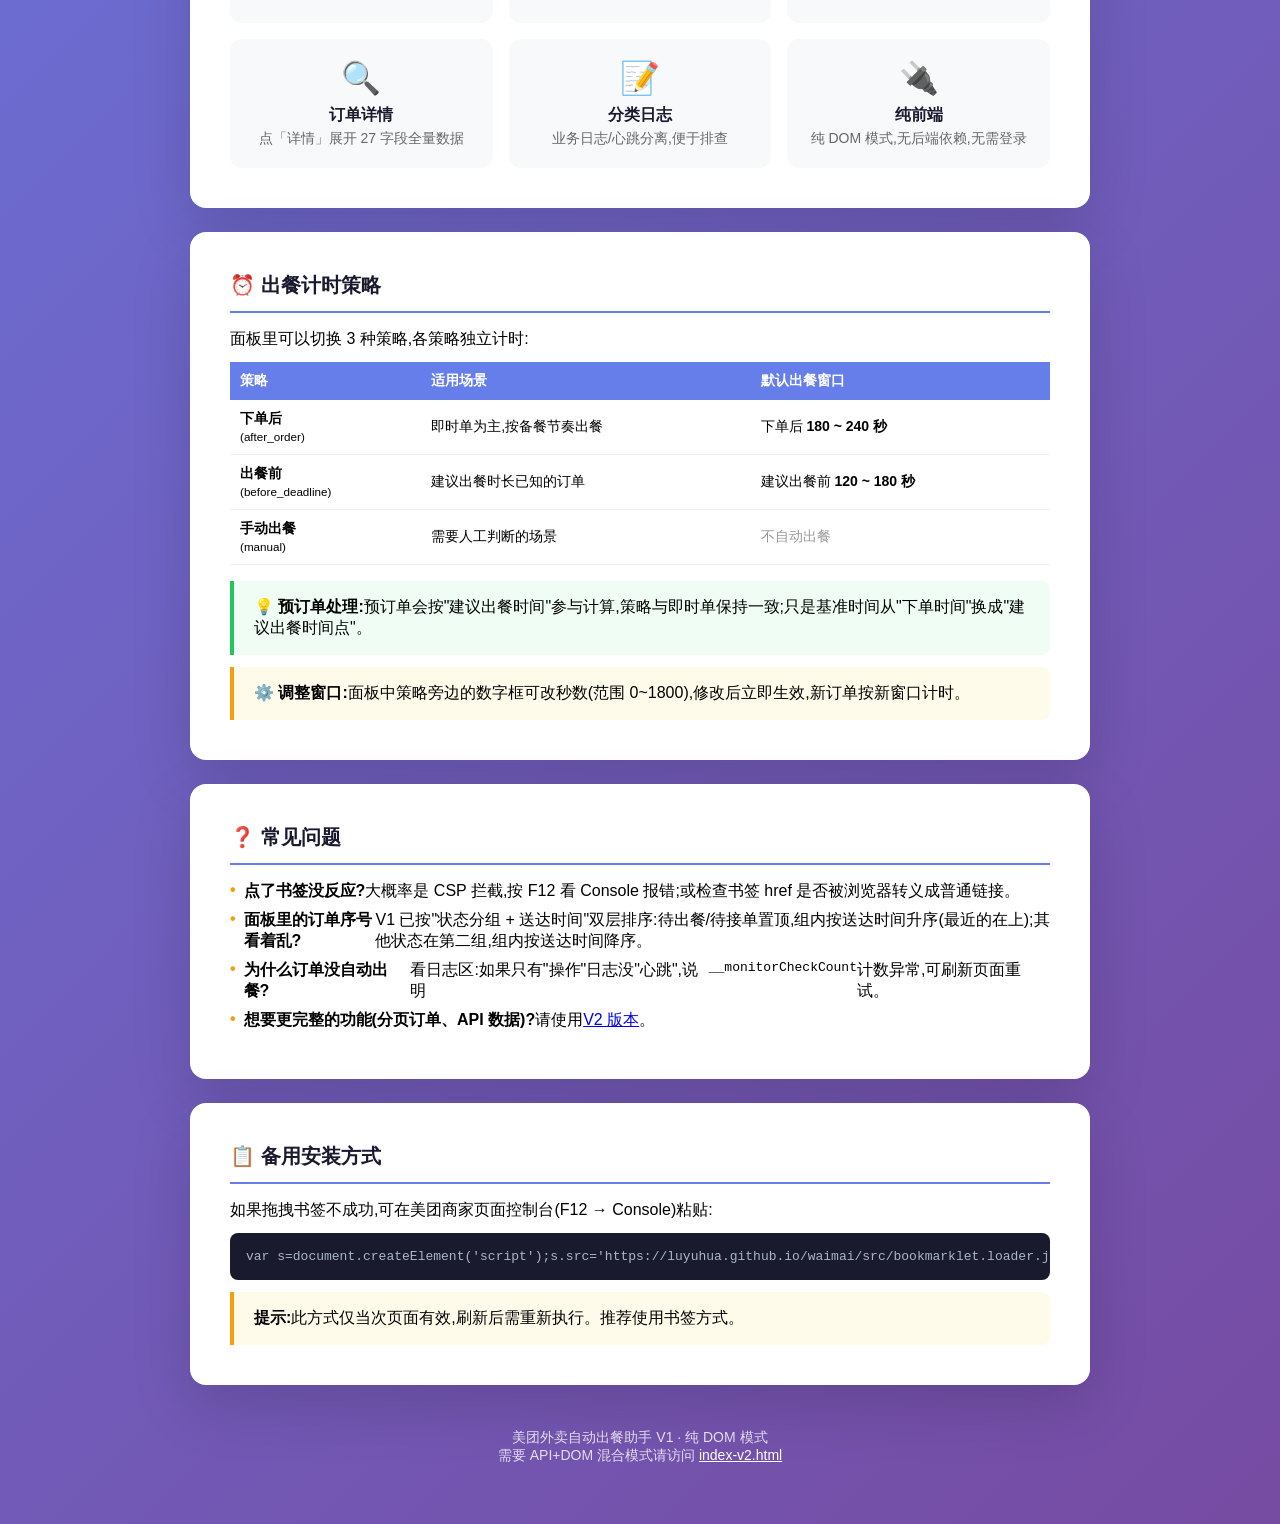
==== commit b8f377ca: "feat: 统一书签入口自动检测平台 + 兼容美团和淘宝闪购 - 新增 bookmarklet.loader.js：根据 hostname 自动加载对应业务脚本   - meituan → domEx" ====
--- a/docs/index.html
+++ b/docs/index.html
@@ -3,7 +3,7 @@
 <head>
     <meta charset="UTF-8">
     <meta name="viewport" content="width=device-width, initial-scale=1.0">
-    <title>美团外卖自动出餐助手 V1 - 纯 DOM 模式</title>
+    <title>外卖自动出餐助手 - 支持美团 + 淘宝闪购</title>
     <style>
         * {
             margin: 0;
@@ -187,8 +187,8 @@
 <body>
     <div class="container">
         <div class="card">
-            <h1>🛵 美团外卖自动出餐助手</h1>
-            <p class="subtitle">纯 DOM 模式 · 自动识别订单状态 · 智能定时出餐</p>
+            <h1>🛵 外卖自动出餐助手</h1>
+            <p class="subtitle">纯 DOM 模式 · 自动识别订单状态 · 智能定时出餐 · 支持美团+淘宝闪购</p>
 
             <h2>📥 安装书签工具</h2>
 
@@ -207,7 +207,7 @@
                 <p style="margin-bottom:16px;">将下面的按钮<strong>拖拽</strong>(不是点击)到浏览器书签栏:</p>
                 <div class="center-box">
                     <a class="bookmarklet-btn"
-                       href="javascript:(function(){var s=document.createElement('script');s.src='https://luyuhua.github.io/waimai/src/domExtractor.loader.js?t='+Date.now();s.type='text/javascript';s.setAttribute('crossorigin','anonymous');s.onload=function(){console.log('Loading V1 bookmarklet...')};s.onerror=function(){console.error('Failed to load V1 script')};document.body.appendChild(s);})()"
+                       href="javascript:(function(){var s=document.createElement('script');s.src='https://luyuhua.github.io/waimai/src/bookmarklet.loader.js?t='+Date.now();s.type='text/javascript';s.setAttribute('crossorigin','anonymous');s.onload=function(){console.log('Loading V1 bookmarklet...')};s.onerror=function(){console.error('Failed to load V1 script')};document.body.appendChild(s);})()"
                        draggable="true"
                        onclick="return false;"
                        title="拖拽我到书签栏!">
@@ -220,8 +220,13 @@
             </div>
 
             <div class="step-box">
-                <div class="step-title">🚀 步骤 3：打开美团商家版,点击书签</div>
-                <p>访问 <strong>美团外卖商家版</strong>(<code>waimaie.meituan.com</code>)订单页面,点击书签栏中的「自动出餐 V1」,页面右下角会弹出悬浮控制面板。</p>
+                <div class="step-title">🚀 步骤 3：打开商家版页面，点击书签</div>
+                <p>访问支持的目标页面，点击书签栏中的「自动出餐 V1」，右下角弹出悬浮控制面板：</p>
+                <table class="strategy-table" style="margin-top:12px;">
+                    <tr><th>平台</th><th>网址</th><th>加载脚本</th></tr>
+                    <tr><td>美团外卖</td><td><code>waimaie.meituan.com</code></td><td>domExtractor.bookmarklet.js</td></tr>
+                    <tr><td>淘宝闪购<br>(饿了么)</td><td><code>melody.shop.ele.me</code></td><td>taobaoFlash.bookmarklet.js</td></tr>
+                </table>
                 <ul class="notice-list" style="margin-top:12px;">
                     <li>面板里能看到订单列表、出餐策略按钮、实时日志</li>
                     <li>点「开始监控」即开始 5 秒一次的自动出餐</li>
@@ -230,7 +235,7 @@
             </div>
 
             <div class="warn-box">
-                <strong>⚠️ 使用范围:</strong>本工具<strong>仅用于美团外卖商家版订单页面</strong>(waimaie.meituan.com),<strong>不要</strong>在其他网站或非授权场景下使用。自动出餐脚本会真实点击页面按钮,请确保你已了解后果再启用。
+                <strong>⚠️ 使用范围:</strong>本工具<strong>仅用于美团外卖商家版</strong>(waimaie.meituan.com) 和 <strong>淘宝闪购/饿了么商家版</strong>(melody.shop.ele.me),<strong>不要</strong>在其他网站或非授权场景下使用。自动出餐脚本会真实点击页面按钮,请确保你已了解后果再启用。
             </div>
 
             <div class="tip-box">
@@ -332,7 +337,7 @@
         <div class="card">
             <h2>📋 备用安装方式</h2>
             <p>如果拖拽书签不成功,可在美团商家页面控制台(F12 → Console)粘贴:</p>
-            <pre style="background:#1a1a2e;color:#a9b7c6;padding:16px;border-radius:8px;font-size:13px;overflow-x:auto;margin-top:12px;">var s=document.createElement('script');s.src='https://luyuhua.github.io/waimai/src/domExtractor.loader.js?t='+Date.now();document.body.appendChild(s);</pre>
+            <pre style="background:#1a1a2e;color:#a9b7c6;padding:16px;border-radius:8px;font-size:13px;overflow-x:auto;margin-top:12px;">var s=document.createElement('script');s.src='https://luyuhua.github.io/waimai/src/bookmarklet.loader.js?t='+Date.now();document.body.appendChild(s);</pre>
             <div class="tip-box" style="margin-top:12px;">
                 <strong>提示:</strong>此方式仅当次页面有效,刷新后需重新执行。推荐使用书签方式。
             </div>
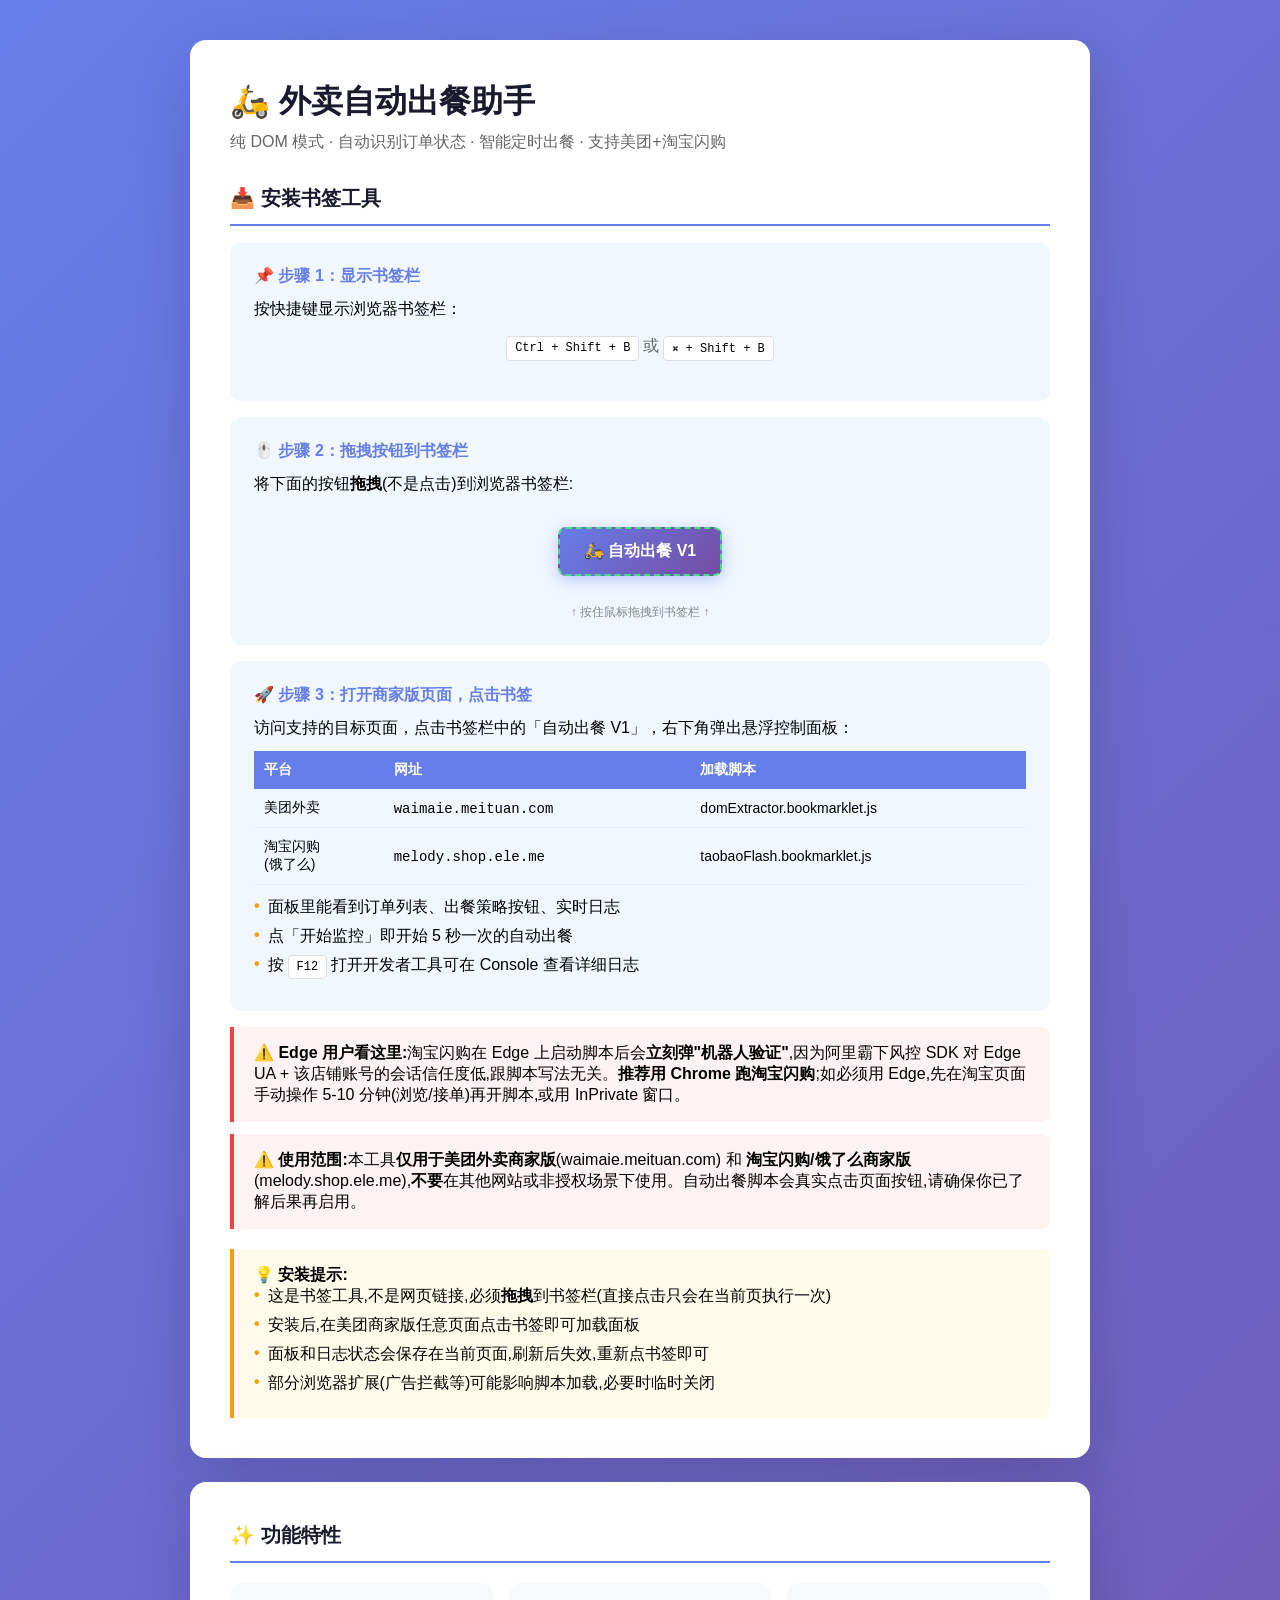
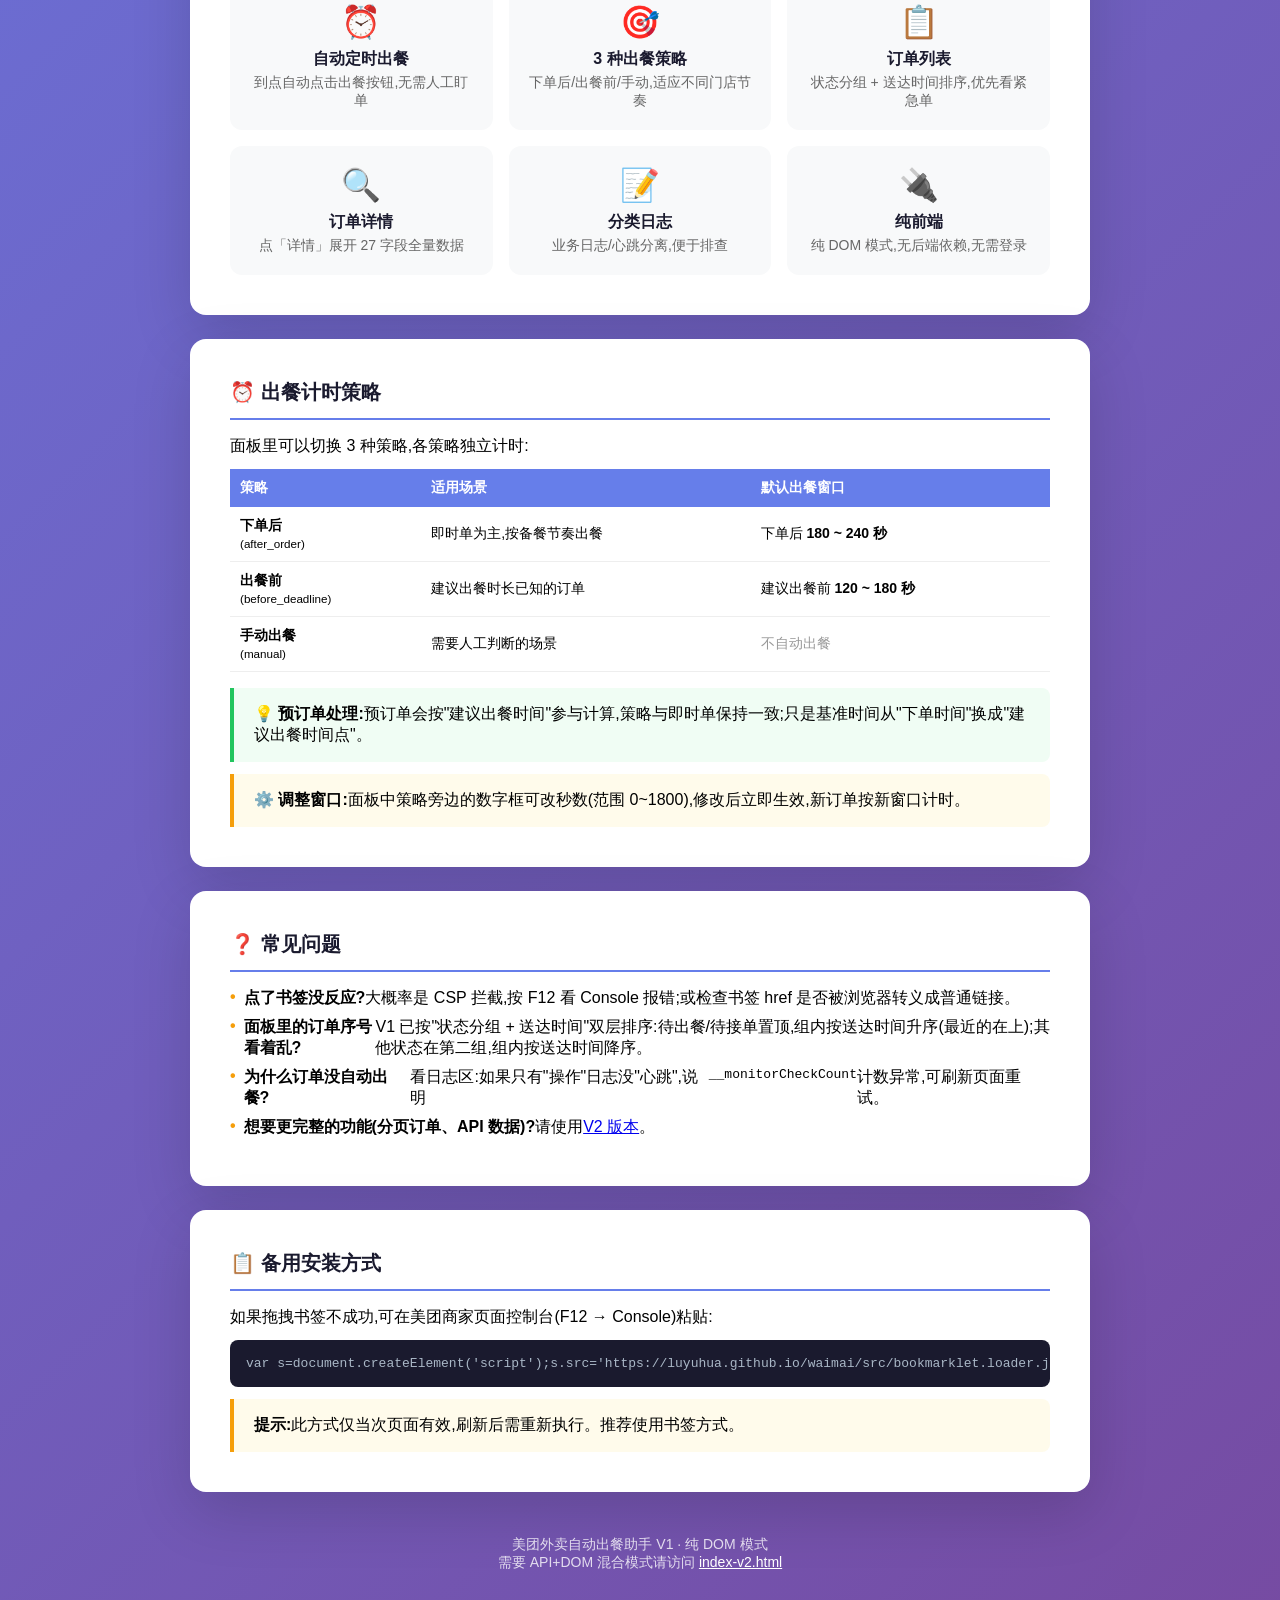
==== commit 479baae3: "docs: 记录 Edge + 阿里霸下风控 Phase 4 调查结论 从用户复现的 [object Response] 错误出发,逐层定位到阿里霸下 (baxiaCommon.js / HookBX" ====
--- a/docs/index.html
+++ b/docs/index.html
@@ -235,6 +235,10 @@
             </div>
 
             <div class="warn-box">
+                <strong>⚠️ Edge 用户看这里:</strong>淘宝闪购在 Edge 上启动脚本后会<strong>立刻弹"机器人验证"</strong>,因为阿里霸下风控 SDK 对 Edge UA + 该店铺账号的会话信任度低,跟脚本写法无关。<strong>推荐用 Chrome 跑淘宝闪购</strong>;如必须用 Edge,先在淘宝页面手动操作 5-10 分钟(浏览/接单)再开脚本,或用 InPrivate 窗口。
+            </div>
+
+            <div class="warn-box" style="margin-top:12px;">
                 <strong>⚠️ 使用范围:</strong>本工具<strong>仅用于美团外卖商家版</strong>(waimaie.meituan.com) 和 <strong>淘宝闪购/饿了么商家版</strong>(melody.shop.ele.me),<strong>不要</strong>在其他网站或非授权场景下使用。自动出餐脚本会真实点击页面按钮,请确保你已了解后果再启用。
             </div>
 
